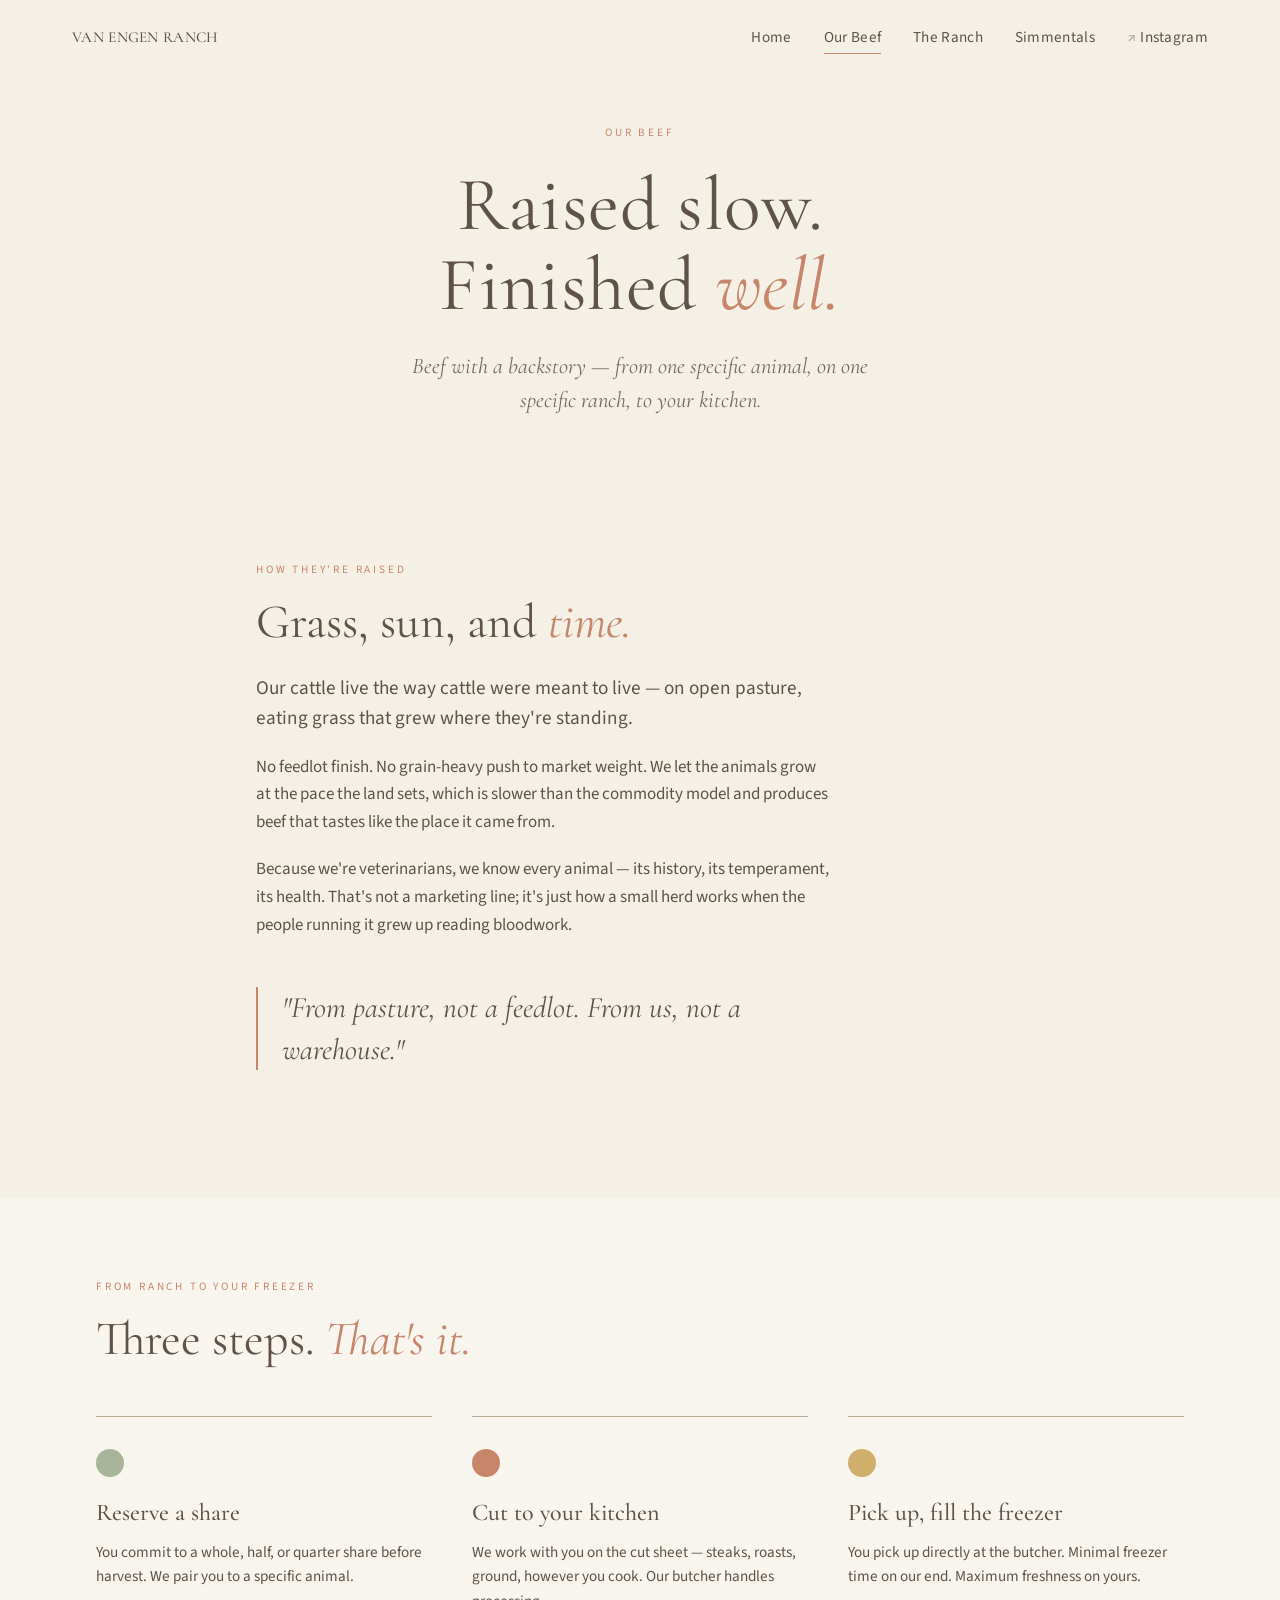
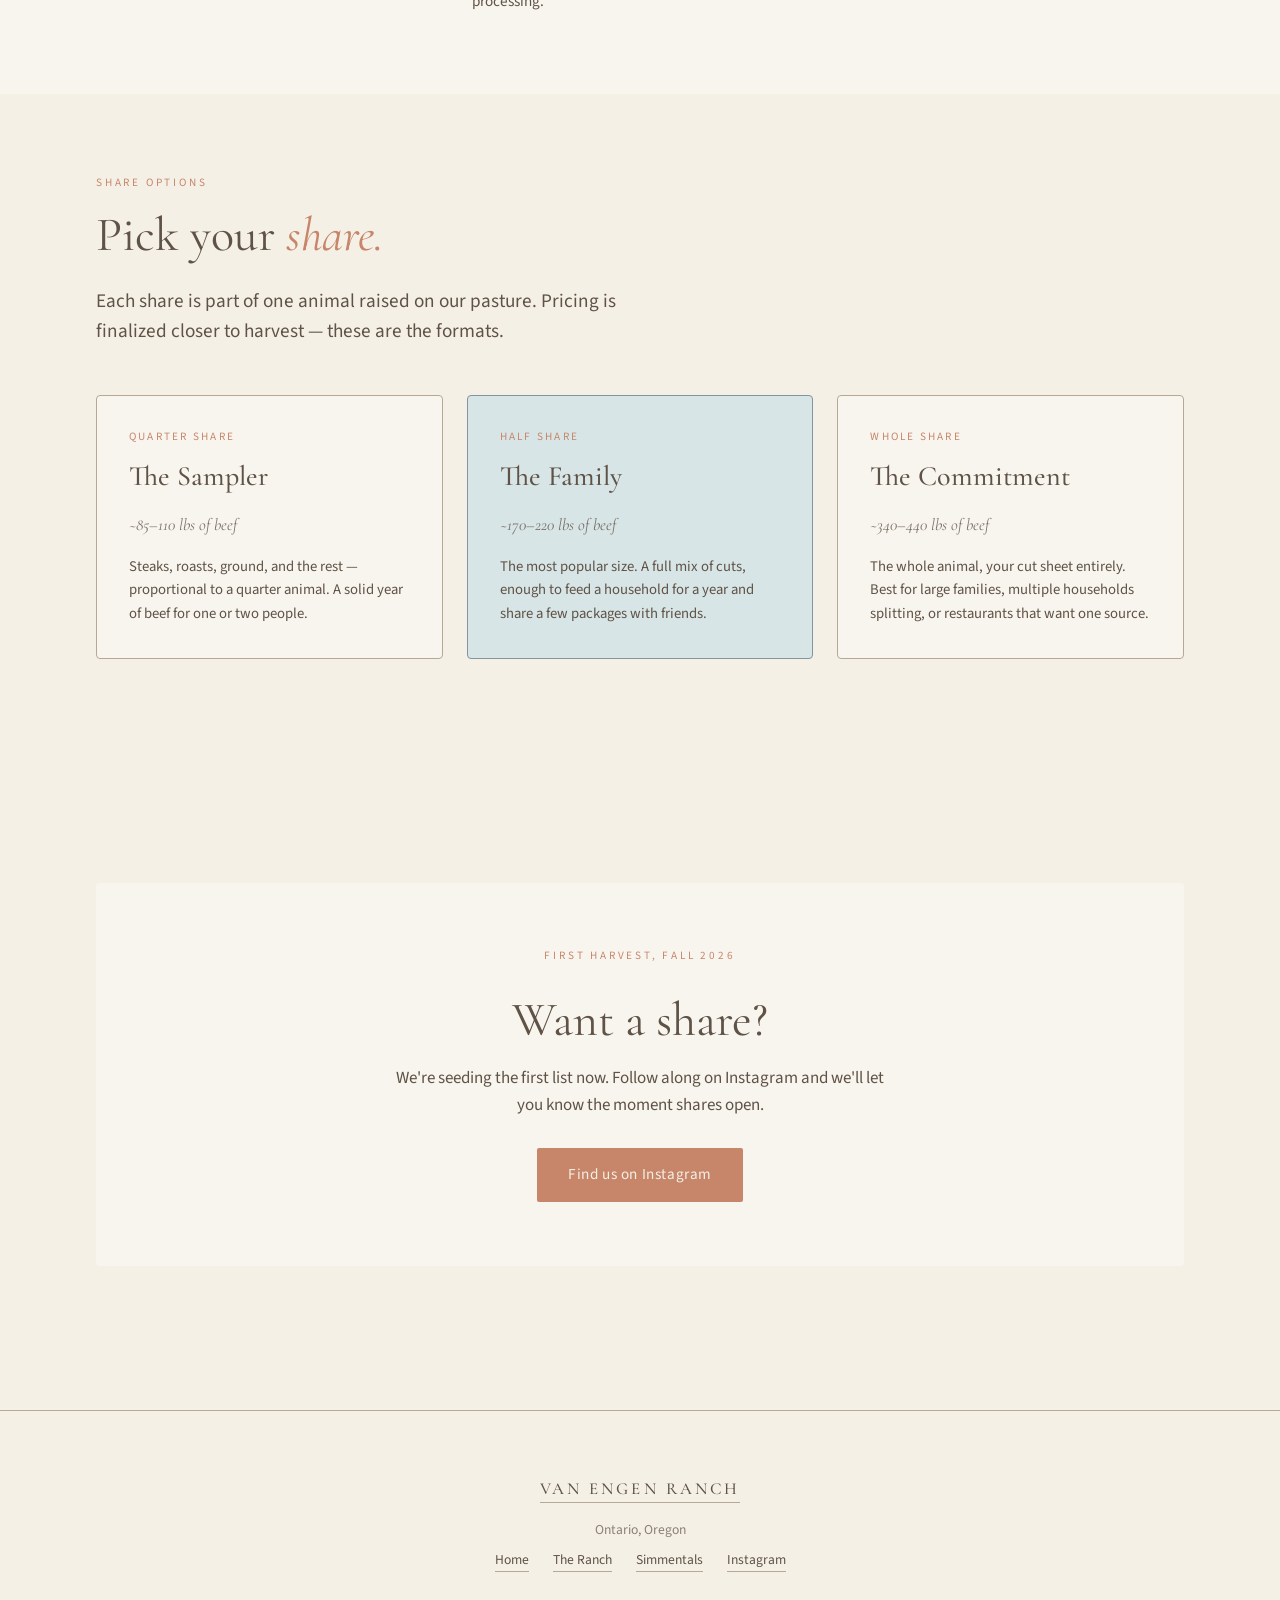
==== beef.html @ 632682f1 "Build consumer brand site + private Blueprint page - index.html: ranch-brand consumer home (cream/sa" ====
<!DOCTYPE html>
<html lang="en">
<head>
<meta charset="UTF-8">
<meta name="viewport" content="width=device-width, initial-scale=1.0">
<title>Our Beef — Van Engen Ranch</title>
<meta name="description" content="How our cattle are raised, and how to buy a share — whole, half, or quarter — direct from our ranch.">
<link rel="preconnect" href="https://fonts.googleapis.com">
<link rel="preconnect" href="https://fonts.gstatic.com" crossorigin>
<link href="https://fonts.googleapis.com/css2?family=Cormorant+Garamond:ital,wght@0,400;0,500;0,600;1,400&family=Source+Sans+3:wght@300;400;500;600&display=swap" rel="stylesheet">
<link rel="stylesheet" href="assets/css/ranch.css">
</head>
<body>

<nav class="site-nav">
  <a href="/" class="brand">Van Engen Ranch</a>
  <ul>
    <li><a href="/">Home</a></li>
    <li><a href="/beef.html" class="is-current">Our Beef</a></li>
    <li><a href="/ranch.html">The Ranch</a></li>
    <li><a href="/simmentals.html">Simmentals</a></li>
    <li><a class="ig" href="https://instagram.com/vanengenranch" target="_blank" rel="noopener">Instagram</a></li>
  </ul>
</nav>

<header class="hero">
  <p class="hero-eyebrow">Our beef</p>
  <h1>Raised slow.<br>Finished <em>well.</em></h1>
  <p class="hero-lede">Beef with a backstory — from one specific animal, on one specific ranch, to your kitchen.</p>
</header>

<section>
  <div class="wrap narrow prose">
    <p class="eyebrow">How they're raised</p>
    <h2>Grass, sun, and <em>time.</em></h2>
    <p class="lead">Our cattle live the way cattle were meant to live — on open pasture, eating grass that grew where they're standing.</p>
    <p>No feedlot finish. No grain-heavy push to market weight. We let the animals grow at the pace the land sets, which is slower than the commodity model and produces beef that tastes like the place it came from.</p>
    <p>Because we're veterinarians, we know every animal — its history, its temperament, its health. That's not a marketing line; it's just how a small herd works when the people running it grew up reading bloodwork.</p>
    <blockquote class="pullquote">
      "From pasture, not a feedlot. From us, not a warehouse."
    </blockquote>
  </div>
</section>

<section style="background: var(--bone);">
  <div class="wrap">
    <p class="eyebrow">From ranch to your freezer</p>
    <h2>Three steps. <em>That's it.</em></h2>
    <div class="three-up">
      <div class="feature">
        <div class="icon sage"></div>
        <h3>Reserve a share</h3>
        <p>You commit to a whole, half, or quarter share before harvest. We pair you to a specific animal.</p>
      </div>
      <div class="feature">
        <div class="icon terracotta"></div>
        <h3>Cut to your kitchen</h3>
        <p>We work with you on the cut sheet — steaks, roasts, ground, however you cook. Our butcher handles processing.</p>
      </div>
      <div class="feature">
        <div class="icon straw"></div>
        <h3>Pick up, fill the freezer</h3>
        <p>You pick up directly at the butcher. Minimal freezer time on our end. Maximum freshness on yours.</p>
      </div>
    </div>
  </div>
</section>

<section>
  <div class="wrap">
    <p class="eyebrow">Share options</p>
    <h2>Pick your <em>share.</em></h2>
    <p class="lead">Each share is part of one animal raised on our pasture. Pricing is finalized closer to harvest — these are the formats.</p>

    <div class="shares">
      <div class="share">
        <div class="label">Quarter share</div>
        <h3>The Sampler</h3>
        <div class="yield">~85–110 lbs of beef</div>
        <p>Steaks, roasts, ground, and the rest — proportional to a quarter animal. A solid year of beef for one or two people.</p>
      </div>
      <div class="share featured">
        <div class="label">Half share</div>
        <h3>The Family</h3>
        <div class="yield">~170–220 lbs of beef</div>
        <p>The most popular size. A full mix of cuts, enough to feed a household for a year and share a few packages with friends.</p>
      </div>
      <div class="share">
        <div class="label">Whole share</div>
        <h3>The Commitment</h3>
        <div class="yield">~340–440 lbs of beef</div>
        <p>The whole animal, your cut sheet entirely. Best for large families, multiple households splitting, or restaurants that want one source.</p>
      </div>
    </div>
  </div>
</section>

<section>
  <div class="cta-block">
    <p class="eyebrow">First harvest, fall 2026</p>
    <h2>Want a share?</h2>
    <p>We're seeding the first list now. Follow along on Instagram and we'll let you know the moment shares open.</p>
    <a class="btn btn-primary" href="https://instagram.com/vanengenranch" target="_blank" rel="noopener">Find us on Instagram</a>
  </div>
</section>

<footer class="site-footer">
  <a href="/" class="brand">Van Engen Ranch</a>
  <div class="meta">Ontario, Oregon</div>
  <div class="footer-links">
    <a href="/">Home</a>
    <a href="/ranch.html">The Ranch</a>
    <a href="/simmentals.html">Simmentals</a>
    <a href="https://instagram.com/vanengenranch" target="_blank" rel="noopener">Instagram</a>
  </div>
</footer>

</body>
</html>
---- assets/css/ranch.css ----
:root {
  --cream: #F5F0E6;
  --bone: #F8F5EF;
  --sage: #A8B59A;
  --terracotta: #C7866A;
  --terracotta-dim: #b67159;
  --golden-straw: #CFAF6B;
  --sky-haze: #D8E5E6;
  --earth-ink: #5F5246;
  --weathered-wood: #B7A895;
  --faded-denim: #8294A1;
  --display: 'Cormorant Garamond', Georgia, serif;
  --body: 'Source Sans 3', system-ui, -apple-system, sans-serif;
  --content-width: 68rem;
  --reading-width: 36rem;
}

*, *::before, *::after { box-sizing: border-box; margin: 0; padding: 0; }
html { scroll-behavior: smooth; }
body {
  background: var(--cream);
  color: var(--earth-ink);
  font-family: var(--body);
  font-size: 1.0625rem;
  line-height: 1.625;
  -webkit-font-smoothing: antialiased;
}

a { color: inherit; }

/* NAV */
.site-nav {
  display: flex;
  justify-content: space-between;
  align-items: center;
  padding: 1.5rem 2rem;
  max-width: 1200px;
  margin: 0 auto;
  flex-wrap: wrap;
  gap: 1rem;
}
.brand {
  font-family: var(--display);
  font-size: 1.05rem;
  font-weight: 500;
  letter-spacing: 0.18em;
  text-transform: uppercase;
  color: var(--earth-ink);
  text-decoration: none;
}
.site-nav ul {
  list-style: none;
  display: flex;
  gap: 2rem;
  align-items: center;
}
.site-nav a {
  color: var(--earth-ink);
  text-decoration: none;
  font-size: 0.95rem;
  letter-spacing: 0.02em;
  transition: color 0.15s;
  position: relative;
}
.site-nav a:hover { color: var(--terracotta); }
.site-nav a.is-current::after {
  content: '';
  position: absolute;
  left: 0; right: 0; bottom: -6px;
  height: 1px;
  background: var(--terracotta);
}
.site-nav .ig::before {
  content: '↗';
  margin-right: 0.25rem;
  opacity: 0.5;
}

/* HERO */
.hero {
  padding: 3rem 2rem 4rem;
  text-align: center;
  max-width: 56rem;
  margin: 0 auto;
}
.hero-eyebrow {
  font-size: 0.7rem;
  letter-spacing: 0.25em;
  text-transform: uppercase;
  color: var(--terracotta);
  margin-bottom: 1.5rem;
}
.hero h1 {
  font-family: var(--display);
  font-weight: 400;
  font-size: clamp(2.6rem, 6vw, 4.75rem);
  line-height: 1.05;
  letter-spacing: 0.005em;
  margin-bottom: 1.5rem;
  color: var(--earth-ink);
}
.hero h1 em { font-style: italic; color: var(--terracotta); }
.hero-lede {
  font-family: var(--display);
  font-style: italic;
  font-weight: 400;
  font-size: clamp(1.15rem, 2vw, 1.4rem);
  color: var(--earth-ink);
  opacity: 0.85;
  max-width: 32rem;
  margin: 0 auto;
  line-height: 1.5;
}

/* PHOTO PLACEHOLDERS */
.photo {
  background: var(--sky-haze);
  border-radius: 4px;
  display: grid;
  place-content: center;
  font-size: 0.7rem;
  letter-spacing: 0.2em;
  text-transform: uppercase;
  color: var(--faded-denim);
  position: relative;
  overflow: hidden;
}
.photo.wide { aspect-ratio: 16 / 9; }
.photo.tall { aspect-ratio: 3 / 4; }
.photo.square { aspect-ratio: 1 / 1; }
.photo.standard { aspect-ratio: 4 / 3; }
.photo.hero-image {
  margin-top: 3rem;
  height: 60vh;
  min-height: 380px;
  background:
    linear-gradient(135deg, rgba(199,134,106,0.55) 0%, rgba(168,181,154,0.55) 50%, rgba(207,175,107,0.55) 100%),
    var(--weathered-wood);
}
.photo.hero-image::after {
  content: 'Hero photography placeholder';
  color: rgba(255,255,255,0.85);
}

/* SECTIONS */
section { padding: 5rem 2rem; }
.wrap {
  max-width: var(--content-width);
  margin: 0 auto;
}
.wrap.narrow { max-width: 48rem; }
.wrap.reading { max-width: var(--reading-width); }

.eyebrow {
  font-size: 0.7rem;
  letter-spacing: 0.25em;
  text-transform: uppercase;
  color: var(--terracotta);
  margin-bottom: 1rem;
}

h2 {
  font-family: var(--display);
  font-weight: 400;
  font-size: clamp(2rem, 4vw, 3rem);
  line-height: 1.15;
  margin-bottom: 1.5rem;
  color: var(--earth-ink);
}
h2 em { font-style: italic; color: var(--terracotta); }

h3 {
  font-family: var(--display);
  font-weight: 500;
  font-size: 1.5rem;
  margin-bottom: 0.5rem;
  color: var(--earth-ink);
}

p { margin-bottom: 1.25rem; }
p.lead {
  font-size: 1.2rem;
  line-height: 1.55;
  max-width: var(--reading-width);
}
.prose p { max-width: var(--reading-width); }

/* THREE-UP */
.three-up {
  display: grid;
  grid-template-columns: repeat(auto-fit, minmax(220px, 1fr));
  gap: 2.5rem;
  margin-top: 3rem;
}
.feature {
  padding-top: 2rem;
  border-top: 1px solid var(--weathered-wood);
}
.feature .icon {
  width: 1.75rem;
  height: 1.75rem;
  border-radius: 50%;
  margin-bottom: 1rem;
}
.feature .icon.sage { background: var(--sage); }
.feature .icon.terracotta { background: var(--terracotta); }
.feature .icon.straw { background: var(--golden-straw); }
.feature p {
  font-size: 0.95rem;
  margin-bottom: 0;
}

/* PULL QUOTE */
.pullquote {
  font-family: var(--display);
  font-style: italic;
  font-weight: 400;
  font-size: clamp(1.4rem, 3vw, 1.85rem);
  line-height: 1.4;
  color: var(--earth-ink);
  border-left: 2px solid var(--terracotta);
  padding-left: 1.5rem;
  margin: 3rem 0;
  max-width: 38rem;
}

/* BUTTONS */
.btn {
  display: inline-block;
  padding: 0.85rem 1.85rem;
  font-family: var(--body);
  font-size: 0.95rem;
  letter-spacing: 0.04em;
  border-radius: 2px;
  text-decoration: none;
  transition: all 0.15s;
  border: 1px solid transparent;
  cursor: pointer;
}
.btn-primary { background: var(--terracotta); color: var(--cream); }
.btn-primary:hover { background: var(--terracotta-dim); }
.btn-secondary {
  background: transparent;
  color: var(--earth-ink);
  border-color: var(--earth-ink);
}
.btn-secondary:hover { background: var(--earth-ink); color: var(--cream); }

/* PHOTO GRID */
.photo-grid {
  display: grid;
  grid-template-columns: repeat(auto-fit, minmax(220px, 1fr));
  gap: 1rem;
  margin: 3rem 0;
}
.photo-grid .photo { aspect-ratio: 1; }

/* SHARE OPTIONS */
.shares {
  display: grid;
  grid-template-columns: repeat(auto-fit, minmax(220px, 1fr));
  gap: 1.5rem;
  margin-top: 3rem;
}
.share {
  background: var(--bone);
  border: 1px solid var(--weathered-wood);
  padding: 2rem;
  border-radius: 4px;
}
.share .label {
  font-size: 0.7rem;
  letter-spacing: 0.2em;
  text-transform: uppercase;
  color: var(--terracotta);
  margin-bottom: 0.5rem;
}
.share h3 { font-size: 1.75rem; margin-bottom: 0.75rem; }
.share .yield {
  font-family: var(--display);
  font-style: italic;
  font-size: 1.05rem;
  color: var(--earth-ink);
  opacity: 0.8;
  margin-bottom: 1rem;
}
.share p {
  font-size: 0.92rem;
  margin-bottom: 0;
}
.share.featured {
  background: var(--sky-haze);
  border-color: var(--faded-denim);
}

/* CTA BLOCK */
.cta-block {
  text-align: center;
  background: var(--bone);
  padding: 4rem 2rem;
  border-radius: 4px;
  margin: 4rem auto 0;
  max-width: var(--content-width);
}
.cta-block h2 { margin-bottom: 1rem; }
.cta-block p { max-width: 32rem; margin: 0 auto 1.75rem; }

/* SPLIT (image + text) */
.split {
  display: grid;
  grid-template-columns: 1fr 1fr;
  gap: 3rem;
  align-items: center;
  margin: 3rem 0;
}
.split.reverse { direction: rtl; }
.split.reverse > * { direction: ltr; }
@media (max-width: 720px) {
  .split { grid-template-columns: 1fr; gap: 2rem; }
}

/* FOOTER */
.site-footer {
  margin-top: 4rem;
  padding: 4rem 2rem 3rem;
  text-align: center;
  border-top: 1px solid var(--weathered-wood);
}
.site-footer .brand { display: inline-block; margin-bottom: 1rem; }
.site-footer .meta {
  font-size: 0.85rem;
  color: var(--earth-ink);
  opacity: 0.7;
  margin-bottom: 0.5rem;
}
.site-footer a {
  color: var(--earth-ink);
  text-decoration: none;
  border-bottom: 1px solid var(--weathered-wood);
  transition: color 0.15s, border-color 0.15s;
}
.site-footer a:hover {
  color: var(--terracotta);
  border-color: var(--terracotta);
}
.site-footer .footer-links {
  display: flex;
  justify-content: center;
  gap: 1.5rem;
  flex-wrap: wrap;
  margin-top: 0.5rem;
  font-size: 0.85rem;
}

@media (max-width: 640px) {
  .site-nav { padding: 1rem 1.25rem; }
  .site-nav ul { gap: 1.1rem; font-size: 0.88rem; }
  section { padding: 3.5rem 1.25rem; }
  .hero { padding: 2rem 1.25rem 3rem; }
  .pullquote { padding-left: 1rem; margin: 2rem 0; }
}
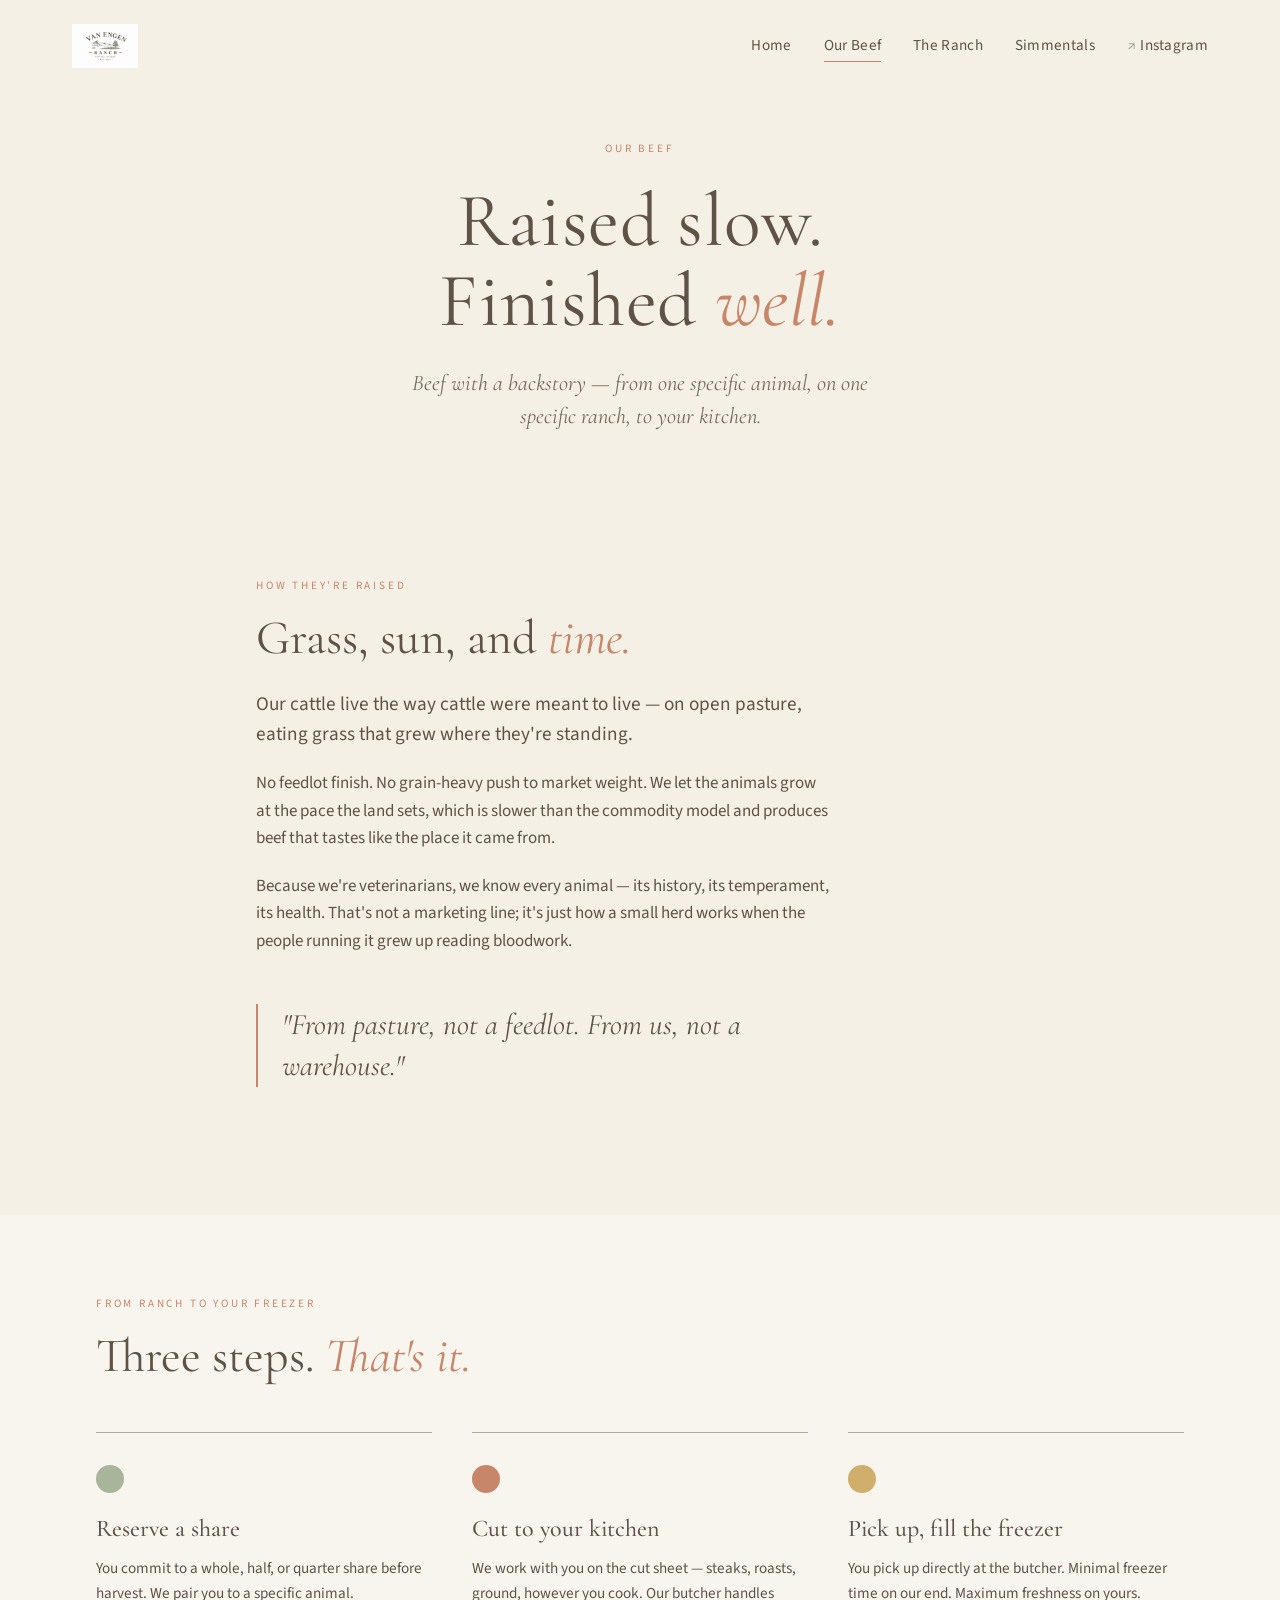
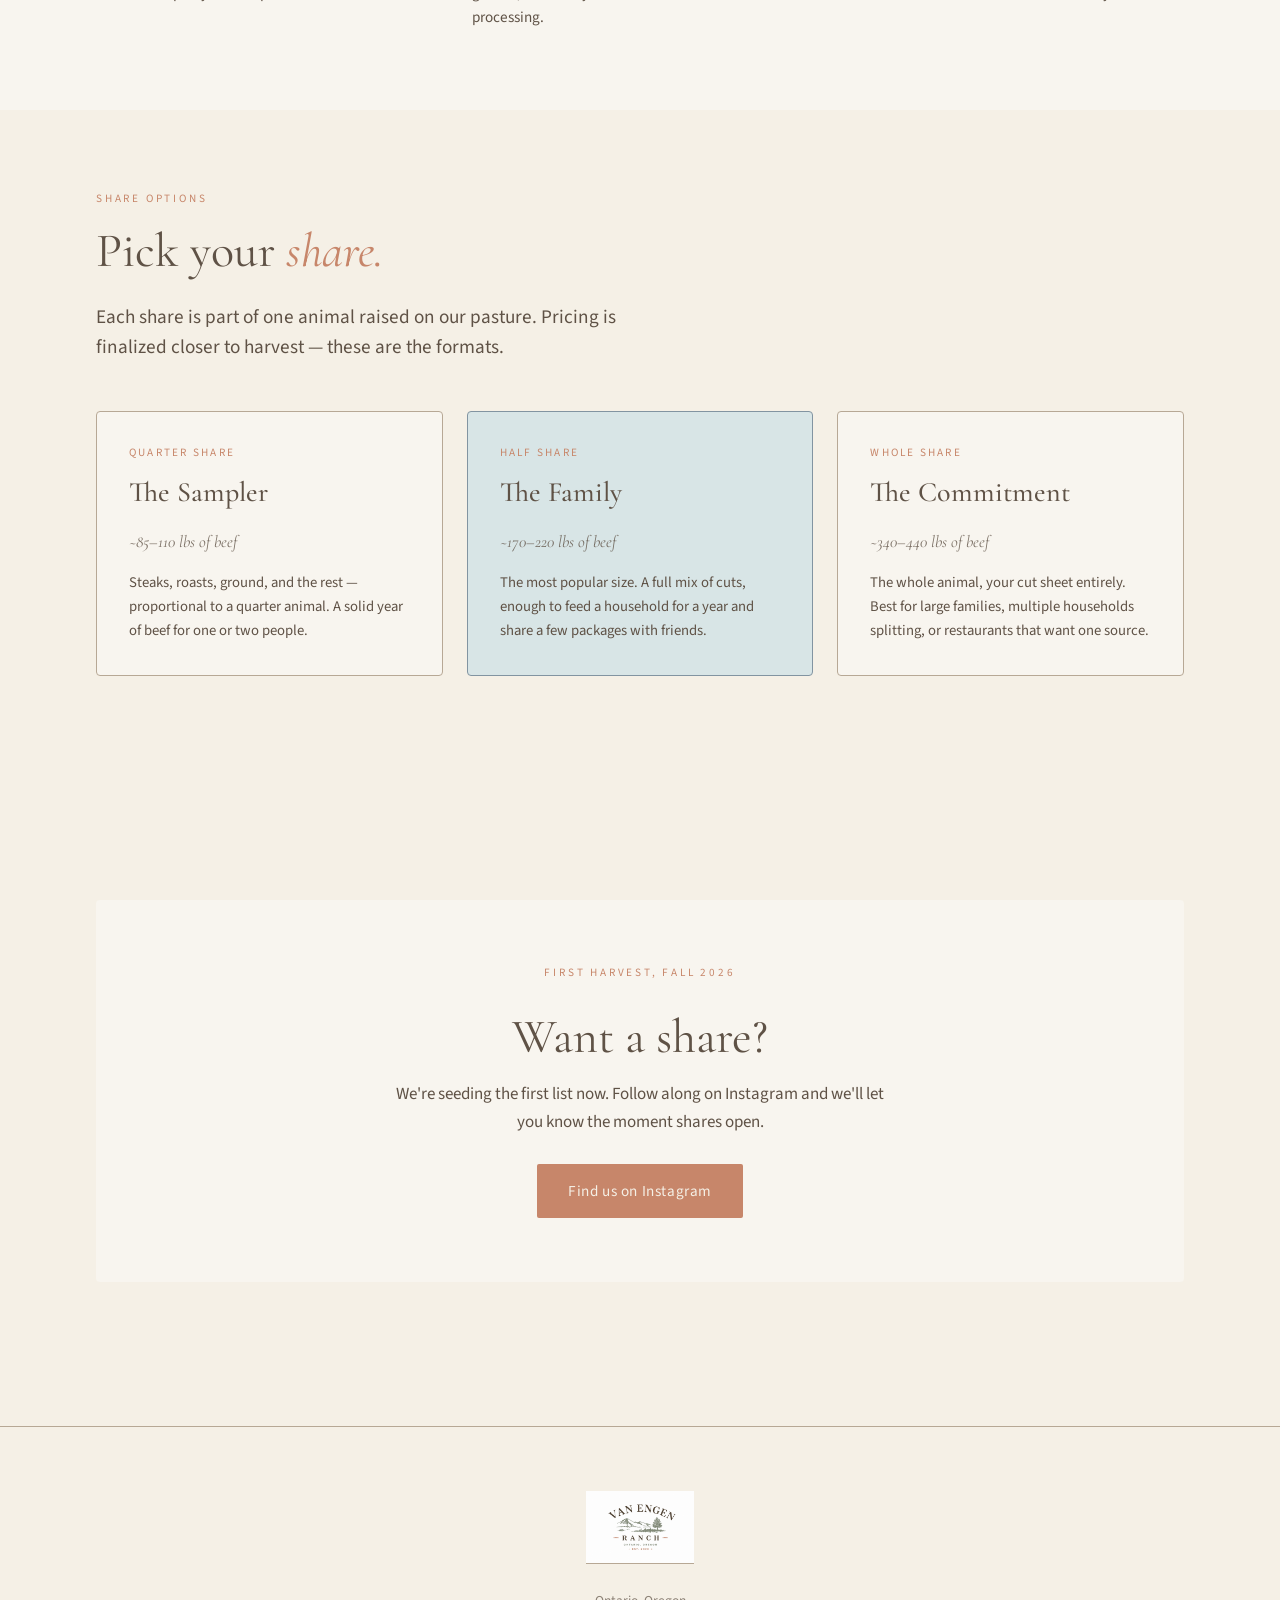
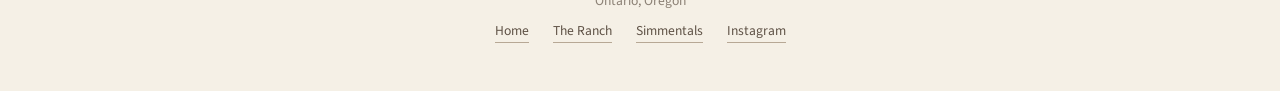
==== commit b37ceac4: "Wire in logo (nav/footer) and moodboard/couple photo as hero images" ====
--- a/beef.html
+++ b/beef.html
@@ -13,7 +13,7 @@
 <body>
 
 <nav class="site-nav">
-  <a href="/" class="brand">Van Engen Ranch</a>
+  <a href="/" class="brand" aria-label="Van Engen Ranch"><img src="assets/Logo.png" alt="Van Engen Ranch"></a>
   <ul>
     <li><a href="/">Home</a></li>
     <li><a href="/beef.html" class="is-current">Our Beef</a></li>
@@ -105,7 +105,7 @@
 </section>
 
 <footer class="site-footer">
-  <a href="/" class="brand">Van Engen Ranch</a>
+  <a href="/" class="brand" aria-label="Van Engen Ranch"><img src="assets/Logo.png" alt="Van Engen Ranch"></a>
   <div class="meta">Ontario, Oregon</div>
   <div class="footer-links">
     <a href="/">Home</a>
--- a/assets/css/ranch.css
+++ b/assets/css/ranch.css
@@ -47,6 +47,17 @@
   text-transform: uppercase;
   color: var(--earth-ink);
   text-decoration: none;
+  display: inline-flex;
+  align-items: center;
+}
+.brand img {
+  display: block;
+  height: 44px;
+  width: auto;
+}
+.site-footer .brand img {
+  height: 72px;
+  margin: 0 auto;
 }
 .site-nav ul {
   list-style: none;
@@ -141,6 +152,11 @@
   content: 'Hero photography placeholder';
   color: rgba(255,255,255,0.85);
 }
+.photo.has-image {
+  background-size: cover;
+  background-position: center;
+}
+.photo.has-image::after { content: none; }
 
 /* SECTIONS */
 section { padding: 5rem 2rem; }
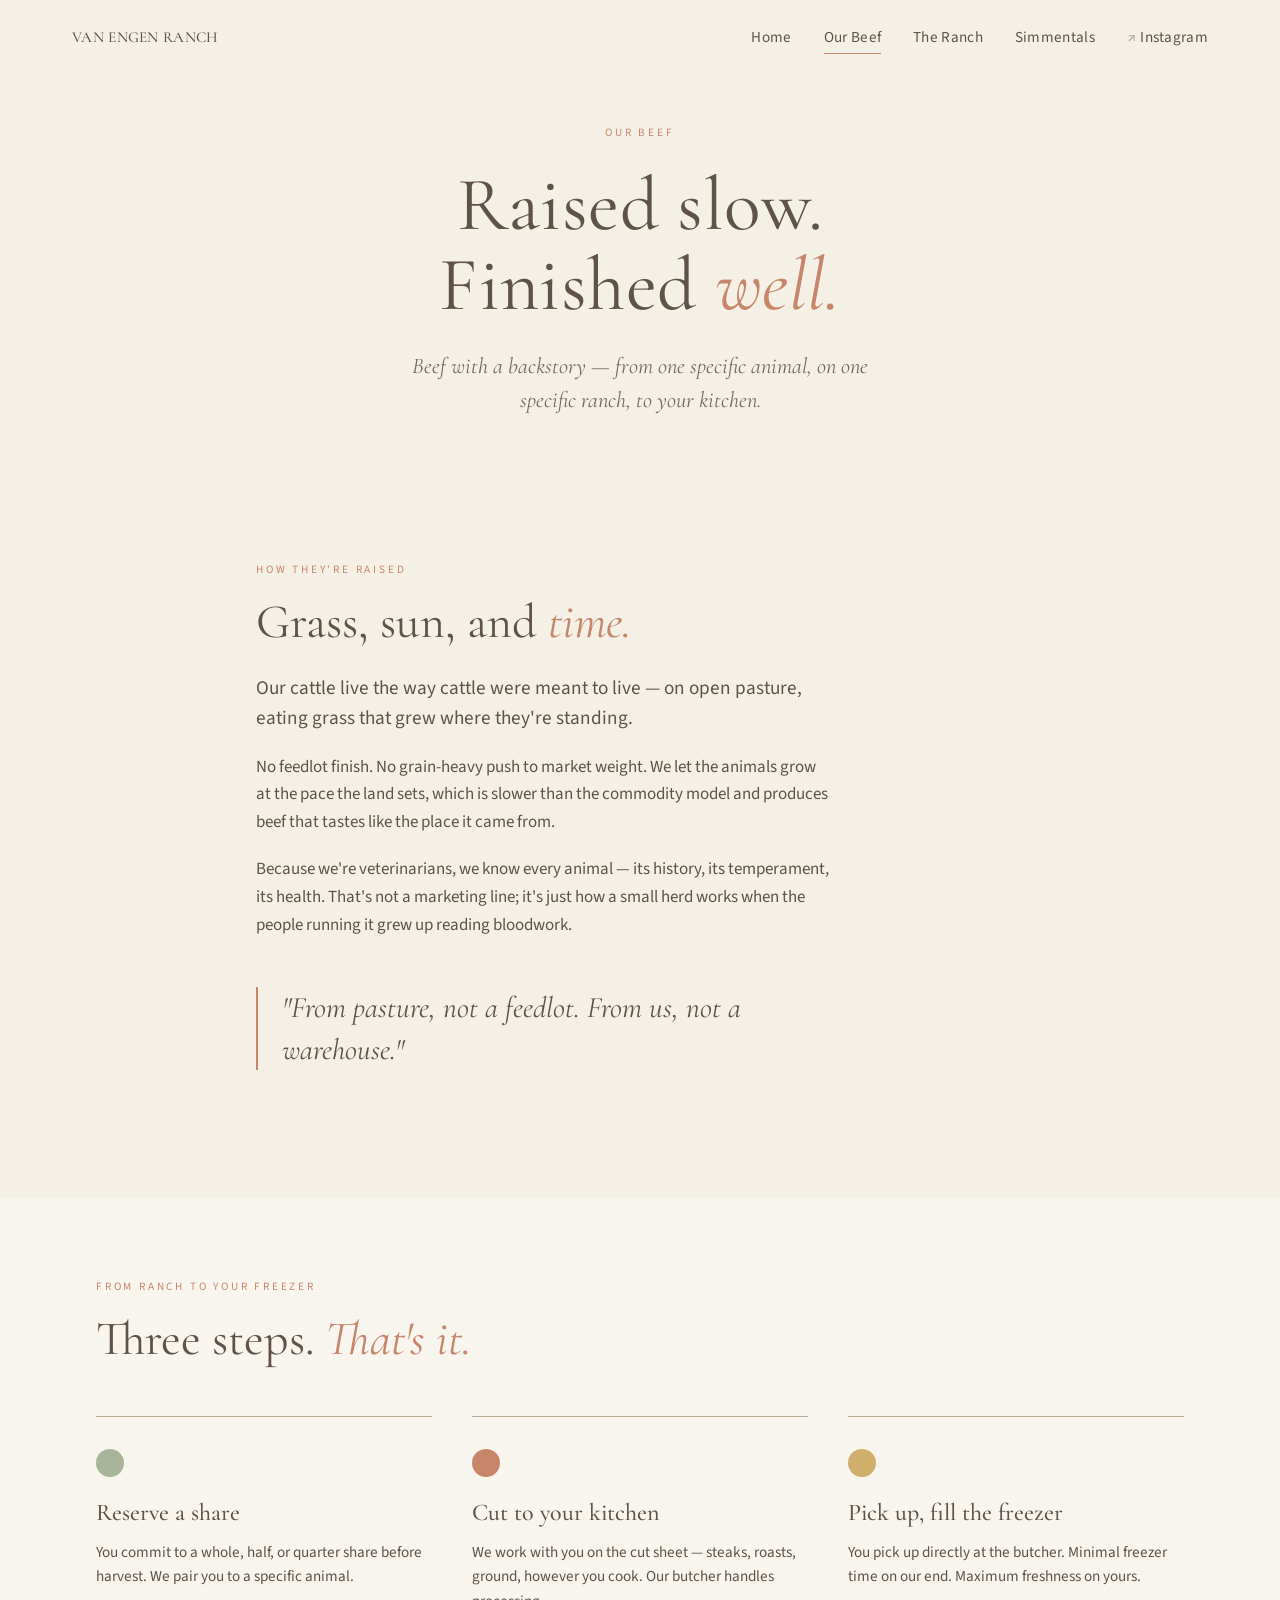
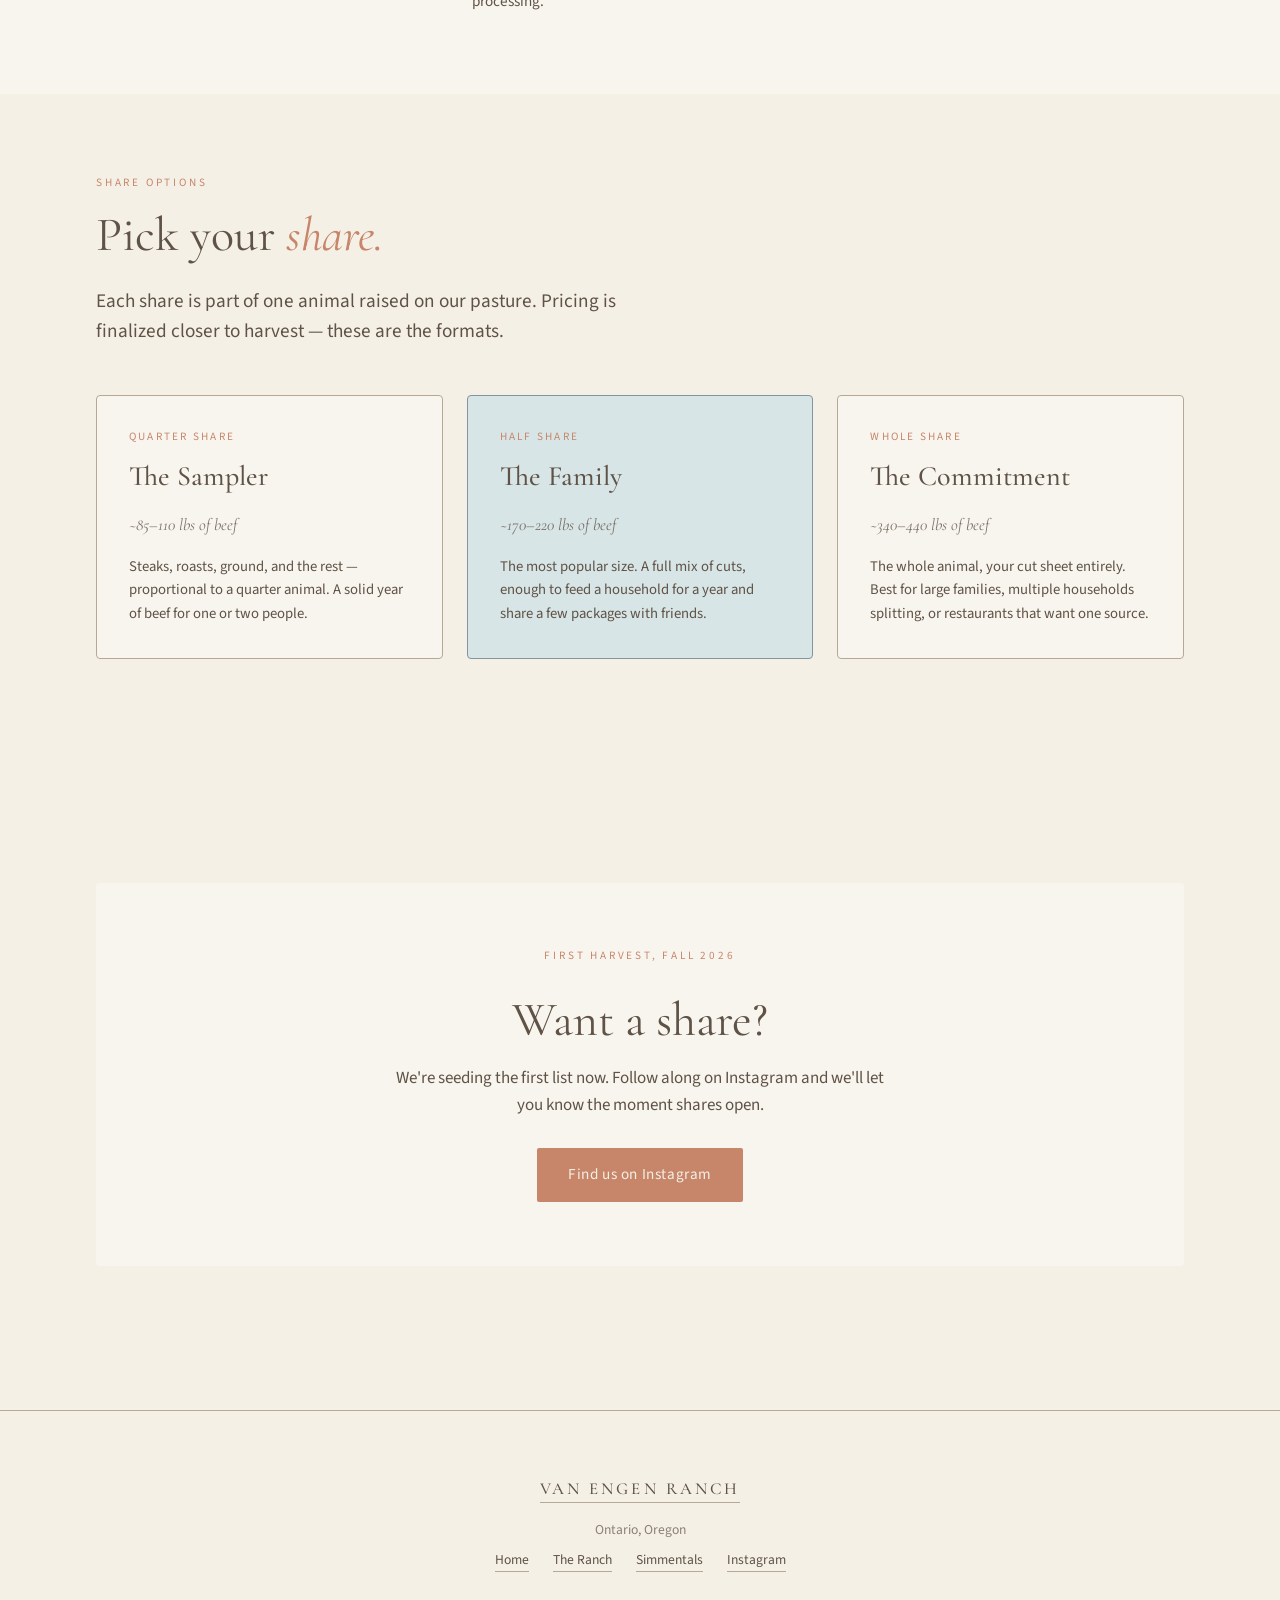
==== commit 20c06321: "Revert nav/footer wordmark to text" ====
--- a/beef.html
+++ b/beef.html
@@ -13,7 +13,7 @@
 <body>
 
 <nav class="site-nav">
-  <a href="/" class="brand" aria-label="Van Engen Ranch"><img src="assets/Logo.png" alt="Van Engen Ranch"></a>
+  <a href="/" class="brand">Van Engen Ranch</a>
   <ul>
     <li><a href="/">Home</a></li>
     <li><a href="/beef.html" class="is-current">Our Beef</a></li>
@@ -105,7 +105,7 @@
 </section>
 
 <footer class="site-footer">
-  <a href="/" class="brand" aria-label="Van Engen Ranch"><img src="assets/Logo.png" alt="Van Engen Ranch"></a>
+  <a href="/" class="brand">Van Engen Ranch</a>
   <div class="meta">Ontario, Oregon</div>
   <div class="footer-links">
     <a href="/">Home</a>
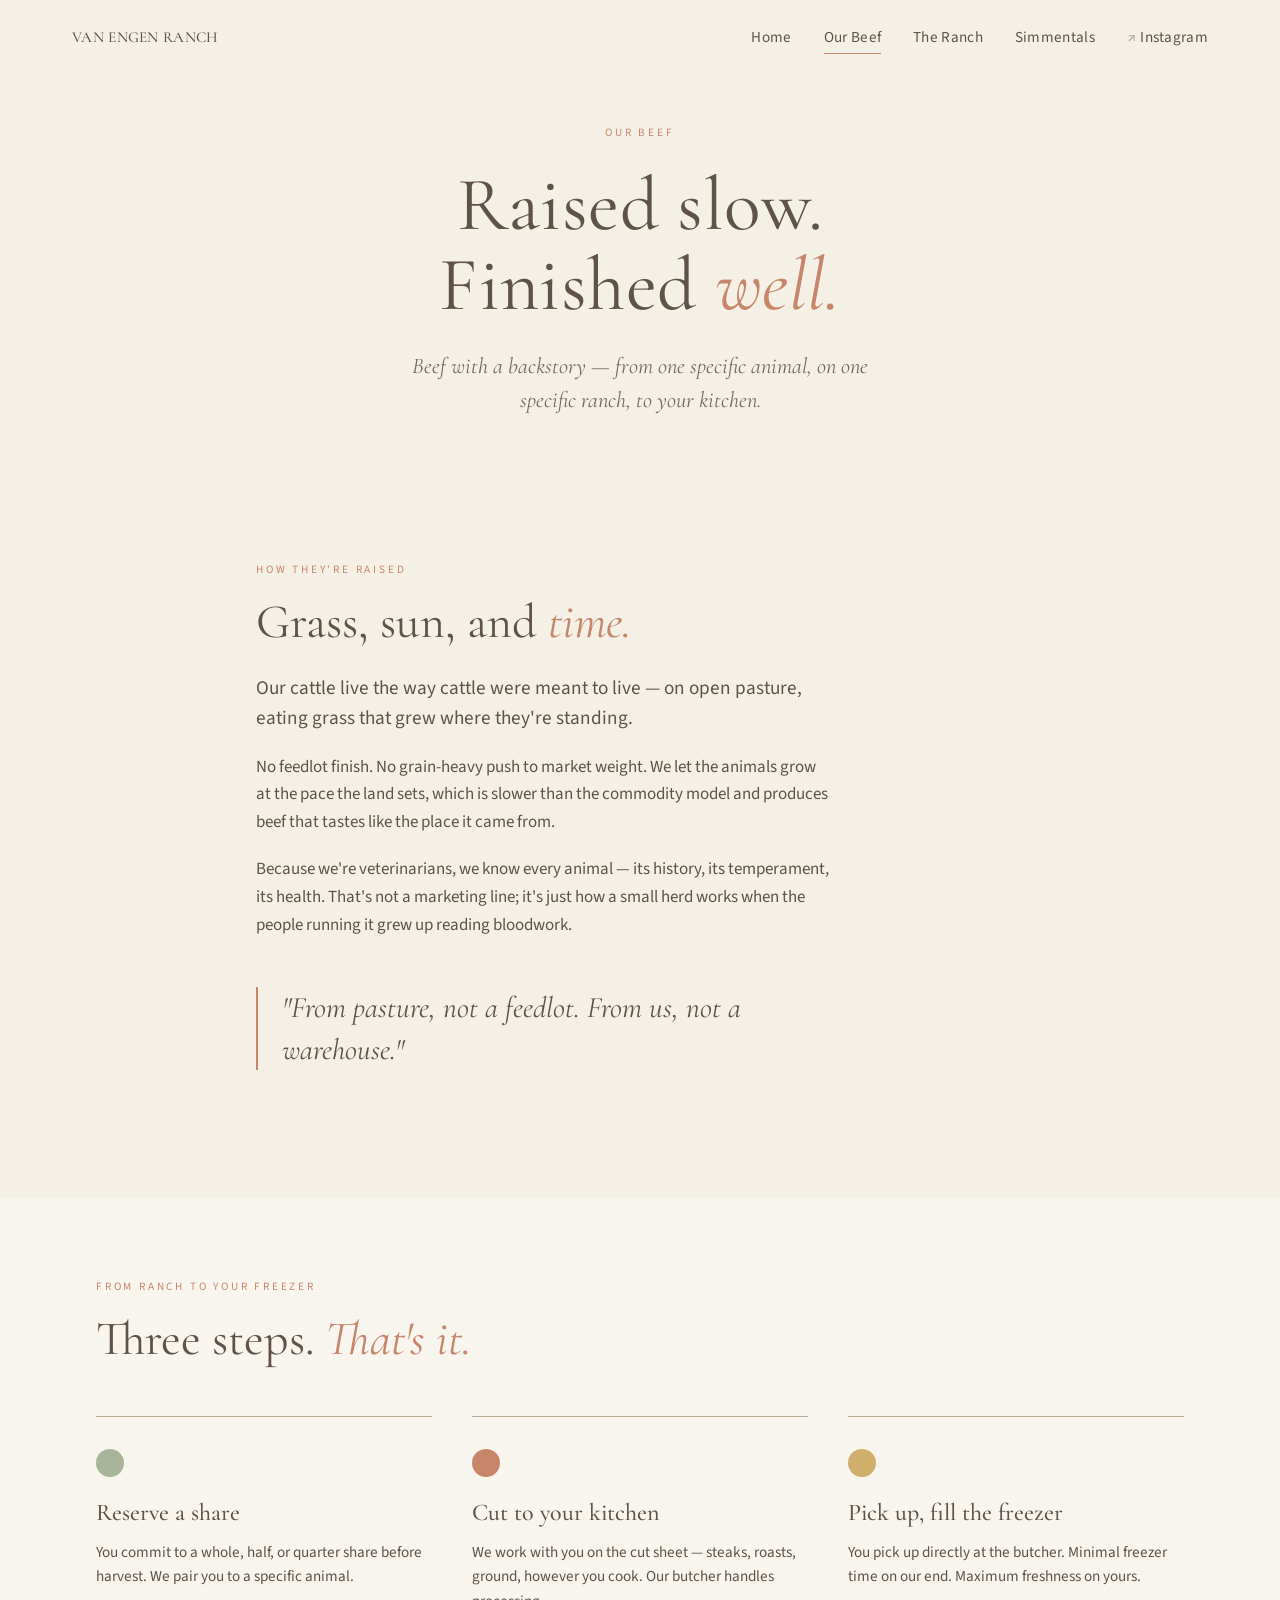
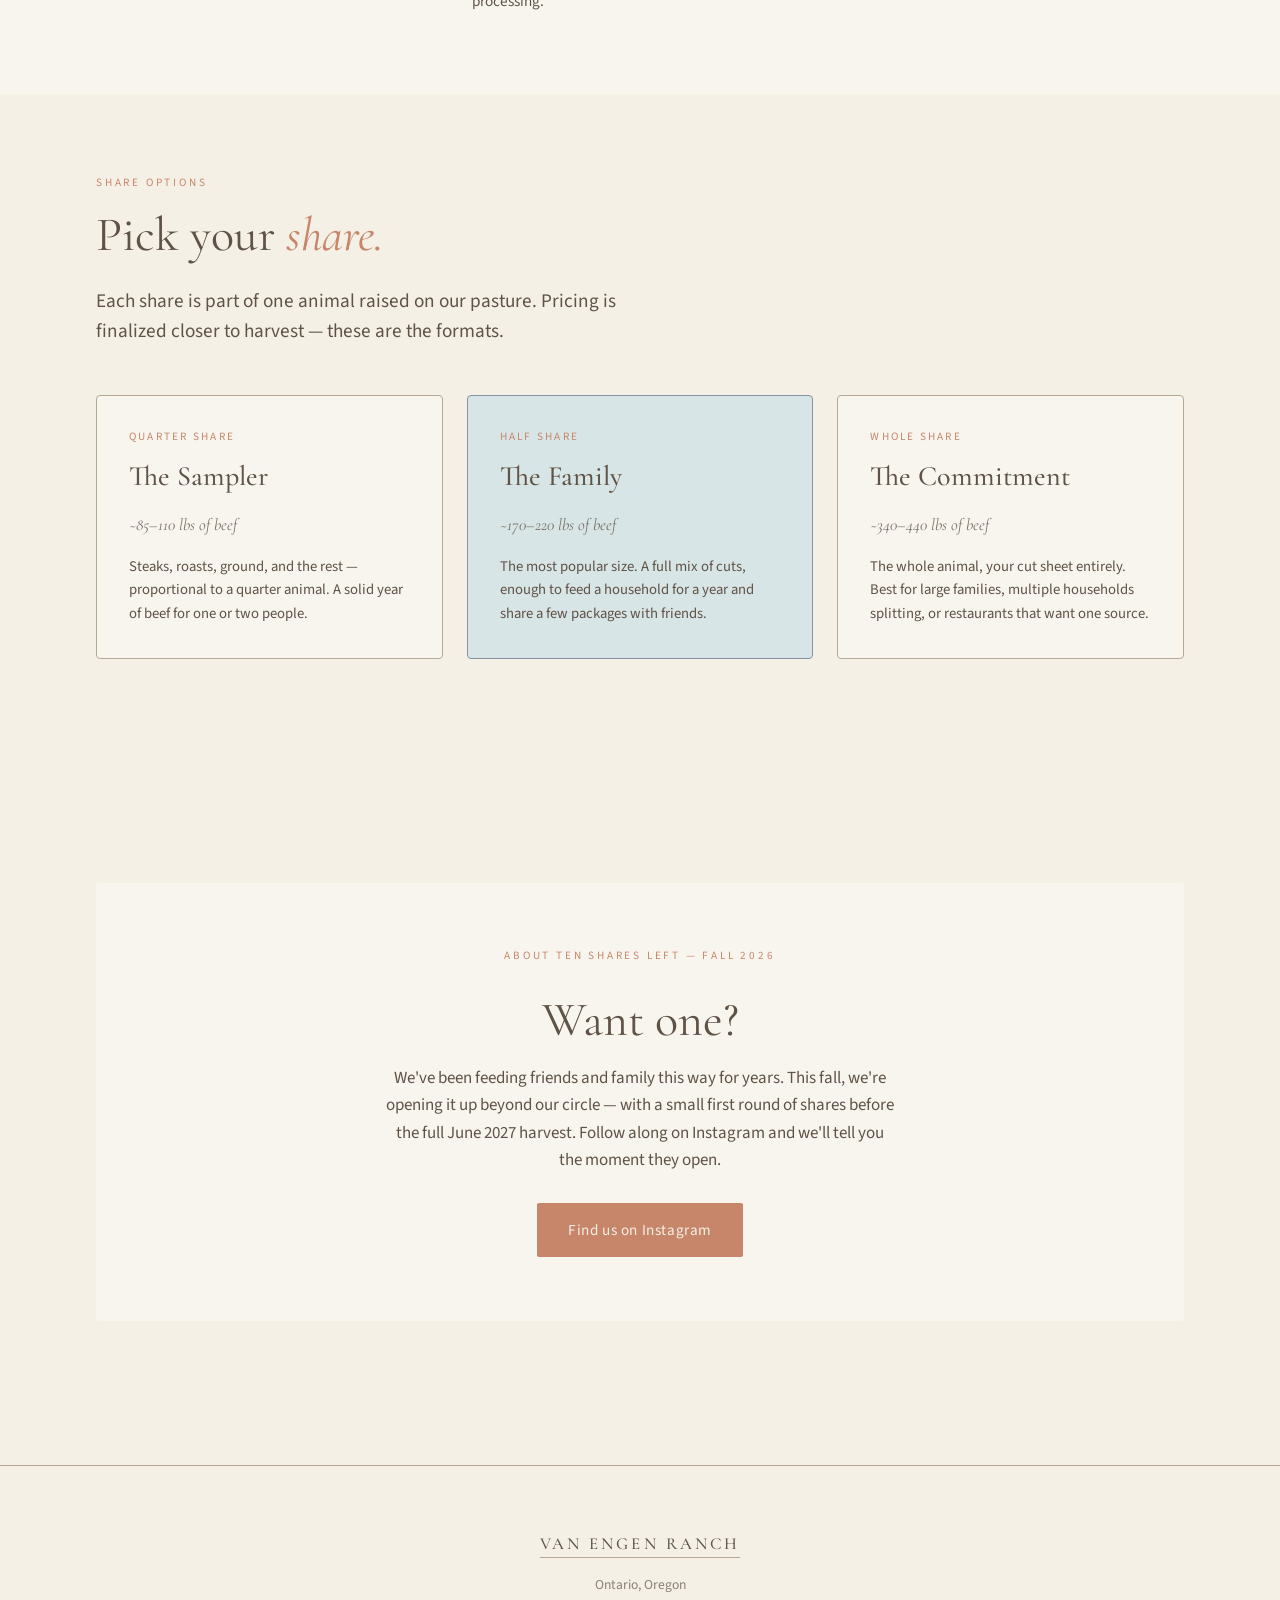
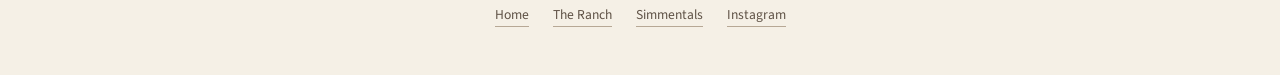
==== commit 1acfc78e: "Reframe site copy: proven DTC opening up, ~10 shares left for fall" ====
--- a/beef.html
+++ b/beef.html
@@ -97,9 +97,9 @@
 
 <section>
   <div class="cta-block">
-    <p class="eyebrow">First harvest, fall 2026</p>
-    <h2>Want a share?</h2>
-    <p>We're seeding the first list now. Follow along on Instagram and we'll let you know the moment shares open.</p>
+    <p class="eyebrow">About ten shares left — fall 2026</p>
+    <h2>Want one?</h2>
+    <p>We've been feeding friends and family this way for years. This fall, we're opening it up beyond our circle — with a small first round of shares before the full June 2027 harvest. Follow along on Instagram and we'll tell you the moment they open.</p>
     <a class="btn btn-primary" href="https://instagram.com/vanengenranch" target="_blank" rel="noopener">Find us on Instagram</a>
   </div>
 </section>
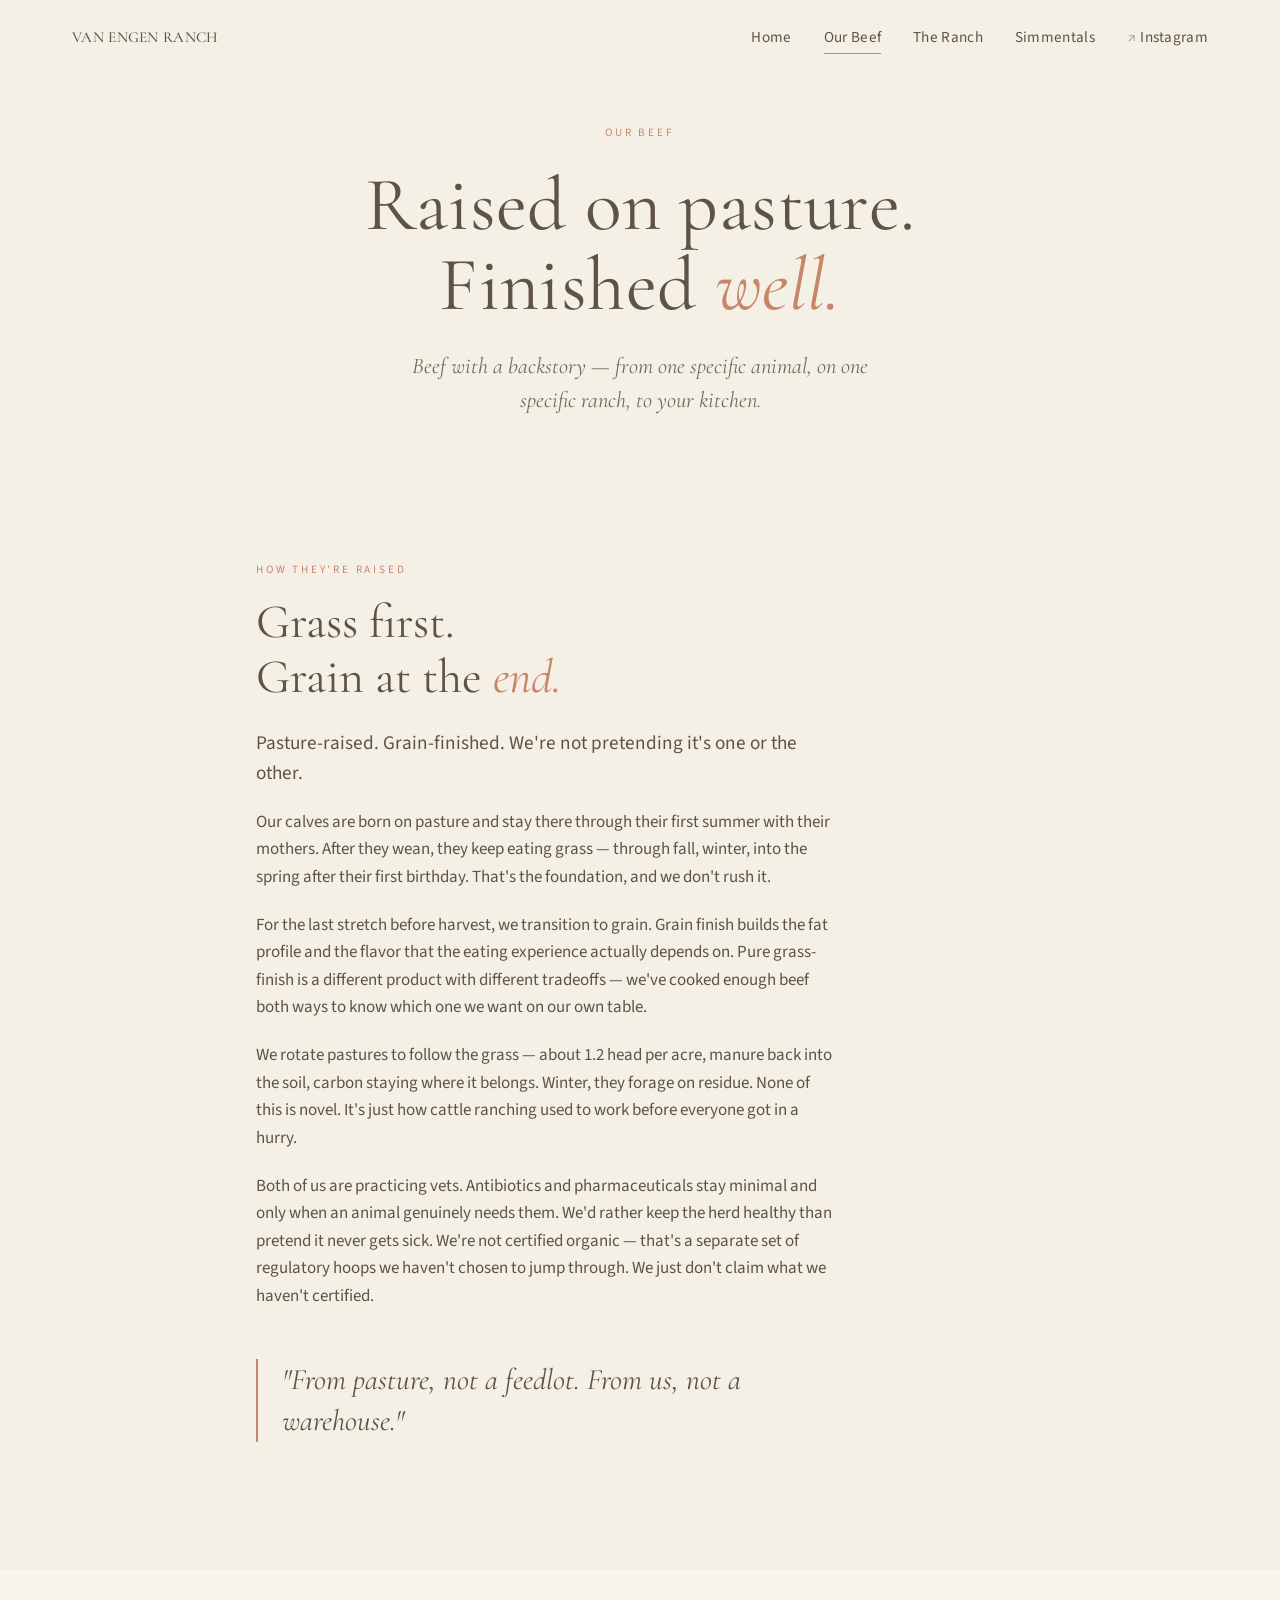
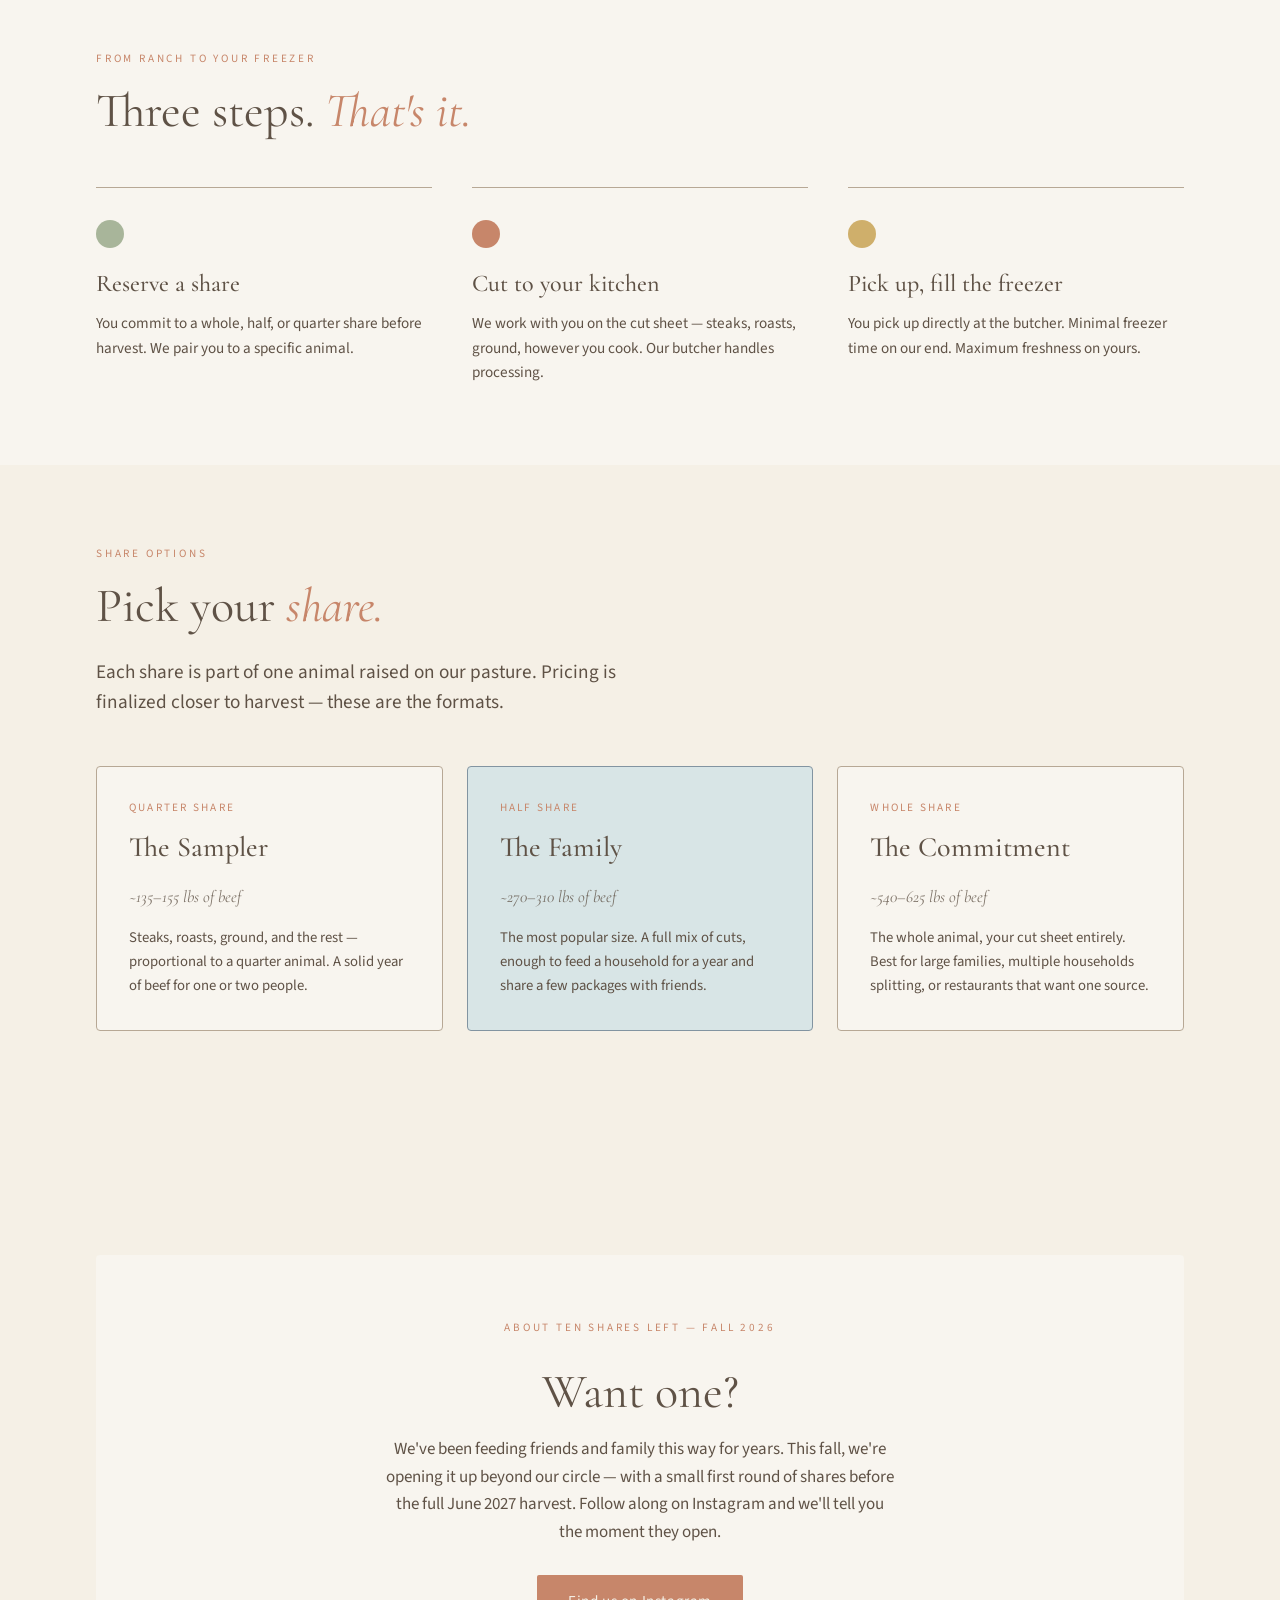
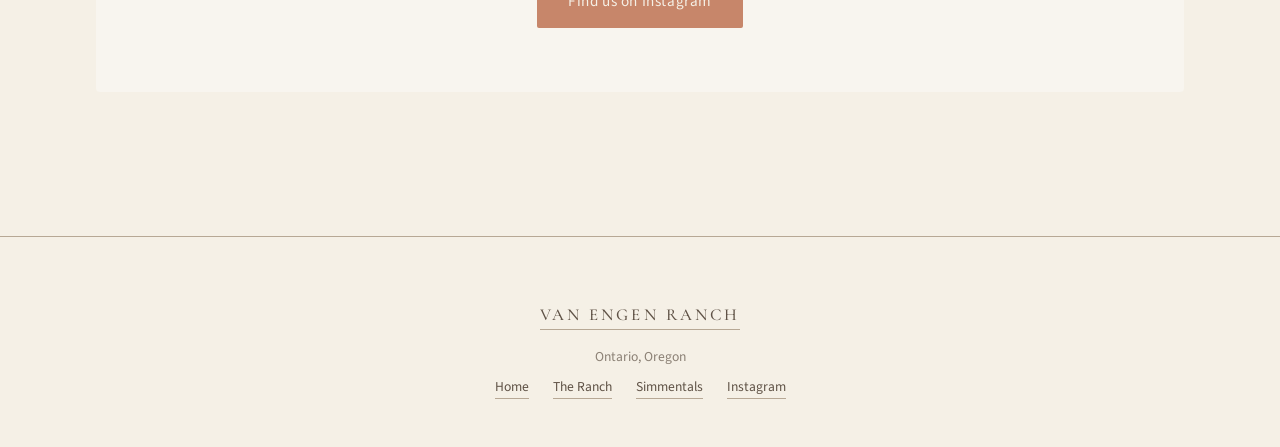
==== commit 1ffb22ca: "Replace fluff with reality: grain-finished, real share yields, honest claims" ====
--- a/beef.html
+++ b/beef.html
@@ -25,17 +25,19 @@
 
 <header class="hero">
   <p class="hero-eyebrow">Our beef</p>
-  <h1>Raised slow.<br>Finished <em>well.</em></h1>
+  <h1>Raised on pasture.<br>Finished <em>well.</em></h1>
   <p class="hero-lede">Beef with a backstory — from one specific animal, on one specific ranch, to your kitchen.</p>
 </header>
 
 <section>
   <div class="wrap narrow prose">
     <p class="eyebrow">How they're raised</p>
-    <h2>Grass, sun, and <em>time.</em></h2>
-    <p class="lead">Our cattle live the way cattle were meant to live — on open pasture, eating grass that grew where they're standing.</p>
-    <p>No feedlot finish. No grain-heavy push to market weight. We let the animals grow at the pace the land sets, which is slower than the commodity model and produces beef that tastes like the place it came from.</p>
-    <p>Because we're veterinarians, we know every animal — its history, its temperament, its health. That's not a marketing line; it's just how a small herd works when the people running it grew up reading bloodwork.</p>
+    <h2>Grass first.<br>Grain at the <em>end.</em></h2>
+    <p class="lead">Pasture-raised. Grain-finished. We're not pretending it's one or the other.</p>
+    <p>Our calves are born on pasture and stay there through their first summer with their mothers. After they wean, they keep eating grass — through fall, winter, into the spring after their first birthday. That's the foundation, and we don't rush it.</p>
+    <p>For the last stretch before harvest, we transition to grain. Grain finish builds the fat profile and the flavor that the eating experience actually depends on. Pure grass-finish is a different product with different tradeoffs — we've cooked enough beef both ways to know which one we want on our own table.</p>
+    <p>We rotate pastures to follow the grass — about 1.2 head per acre, manure back into the soil, carbon staying where it belongs. Winter, they forage on residue. None of this is novel. It's just how cattle ranching used to work before everyone got in a hurry.</p>
+    <p>Both of us are practicing vets. Antibiotics and pharmaceuticals stay minimal and only when an animal genuinely needs them. We'd rather keep the herd healthy than pretend it never gets sick. We're not certified organic — that's a separate set of regulatory hoops we haven't chosen to jump through. We just don't claim what we haven't certified.</p>
     <blockquote class="pullquote">
       "From pasture, not a feedlot. From us, not a warehouse."
     </blockquote>
@@ -76,19 +78,19 @@
       <div class="share">
         <div class="label">Quarter share</div>
         <h3>The Sampler</h3>
-        <div class="yield">~85–110 lbs of beef</div>
+        <div class="yield">~135–155 lbs of beef</div>
         <p>Steaks, roasts, ground, and the rest — proportional to a quarter animal. A solid year of beef for one or two people.</p>
       </div>
       <div class="share featured">
         <div class="label">Half share</div>
         <h3>The Family</h3>
-        <div class="yield">~170–220 lbs of beef</div>
+        <div class="yield">~270–310 lbs of beef</div>
         <p>The most popular size. A full mix of cuts, enough to feed a household for a year and share a few packages with friends.</p>
       </div>
       <div class="share">
         <div class="label">Whole share</div>
         <h3>The Commitment</h3>
-        <div class="yield">~340–440 lbs of beef</div>
+        <div class="yield">~540–625 lbs of beef</div>
         <p>The whole animal, your cut sheet entirely. Best for large families, multiple households splitting, or restaurants that want one source.</p>
       </div>
     </div>
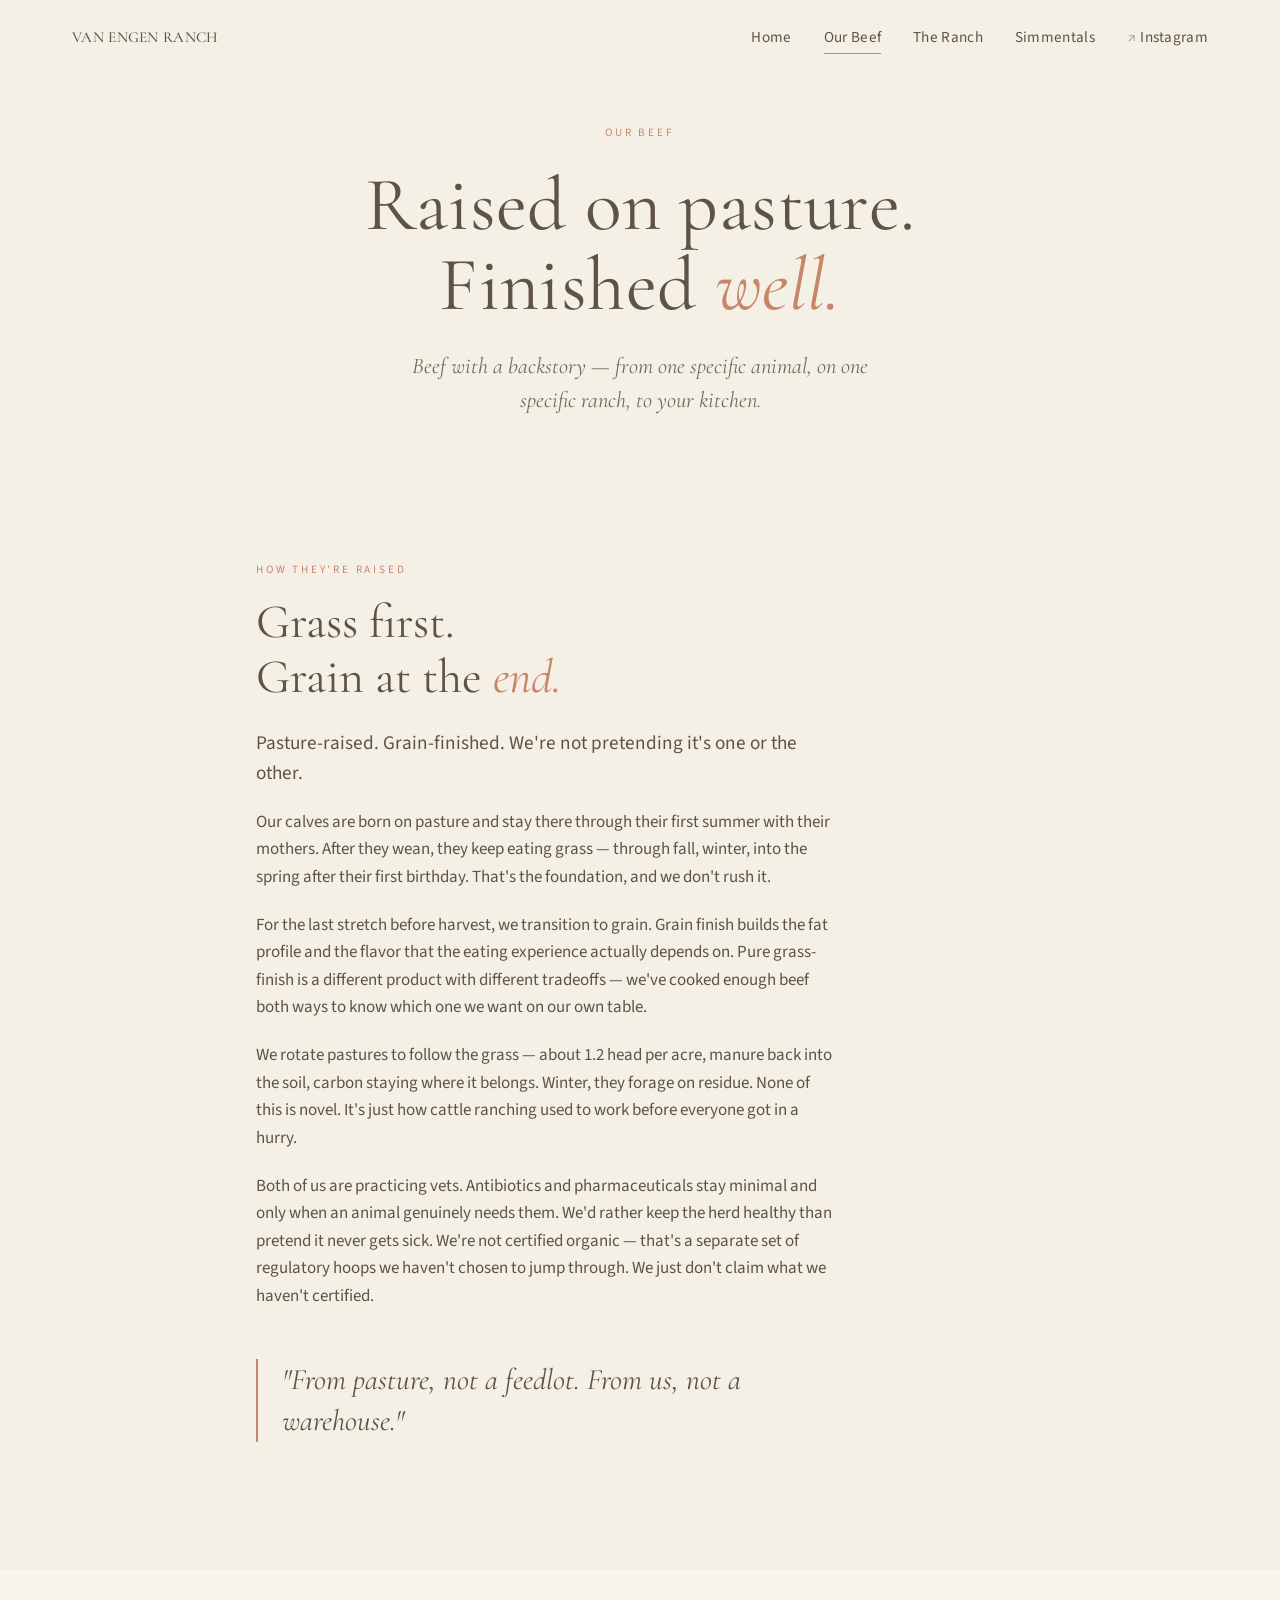
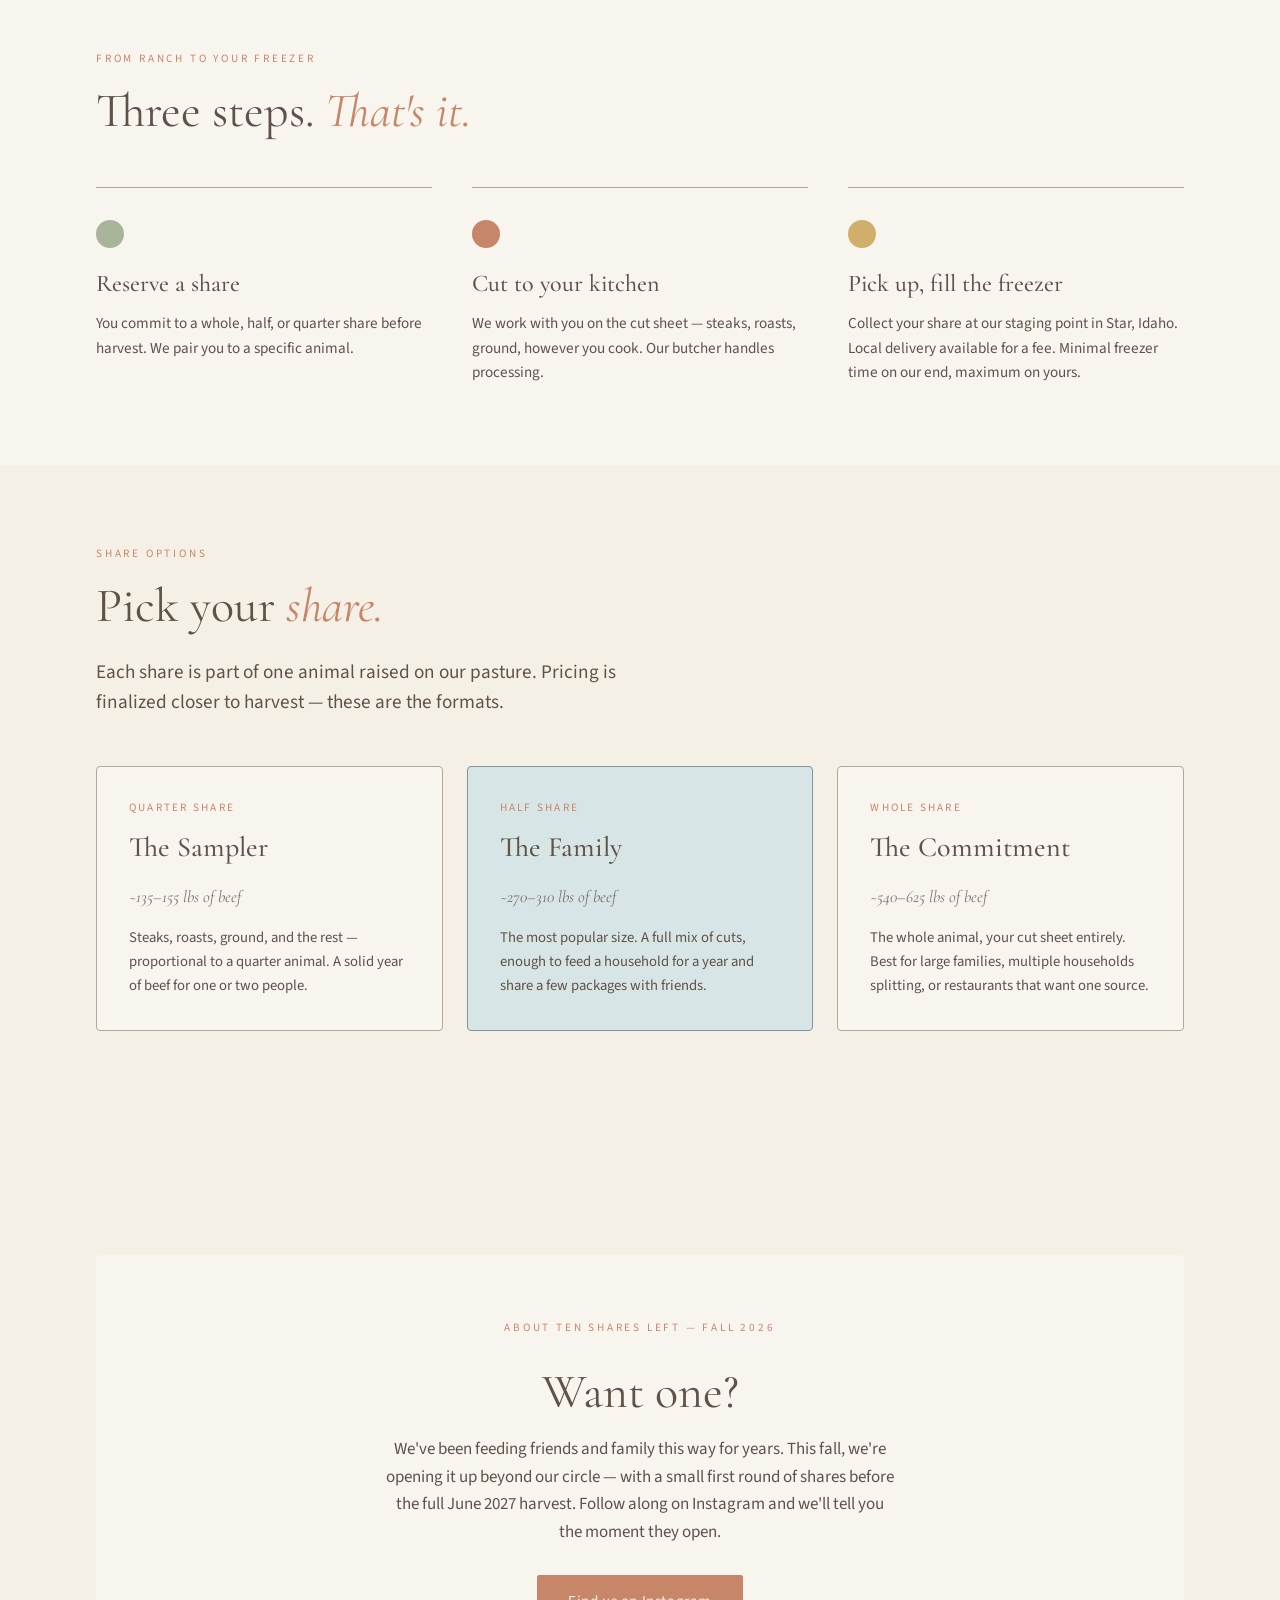
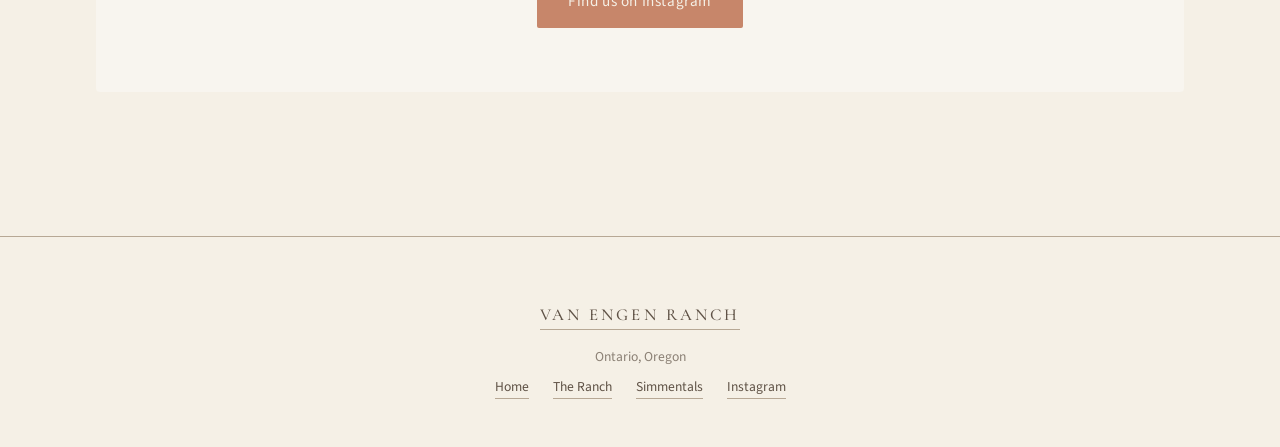
==== commit 26c91870: "Fold Nick's confirmed answers into KB and site (breed, weights, billing, Star pickup)" ====
--- a/beef.html
+++ b/beef.html
@@ -62,7 +62,7 @@
       <div class="feature">
         <div class="icon straw"></div>
         <h3>Pick up, fill the freezer</h3>
-        <p>You pick up directly at the butcher. Minimal freezer time on our end. Maximum freshness on yours.</p>
+        <p>Collect your share at our staging point in Star, Idaho. Local delivery available for a fee. Minimal freezer time on our end, maximum on yours.</p>
       </div>
     </div>
   </div>
